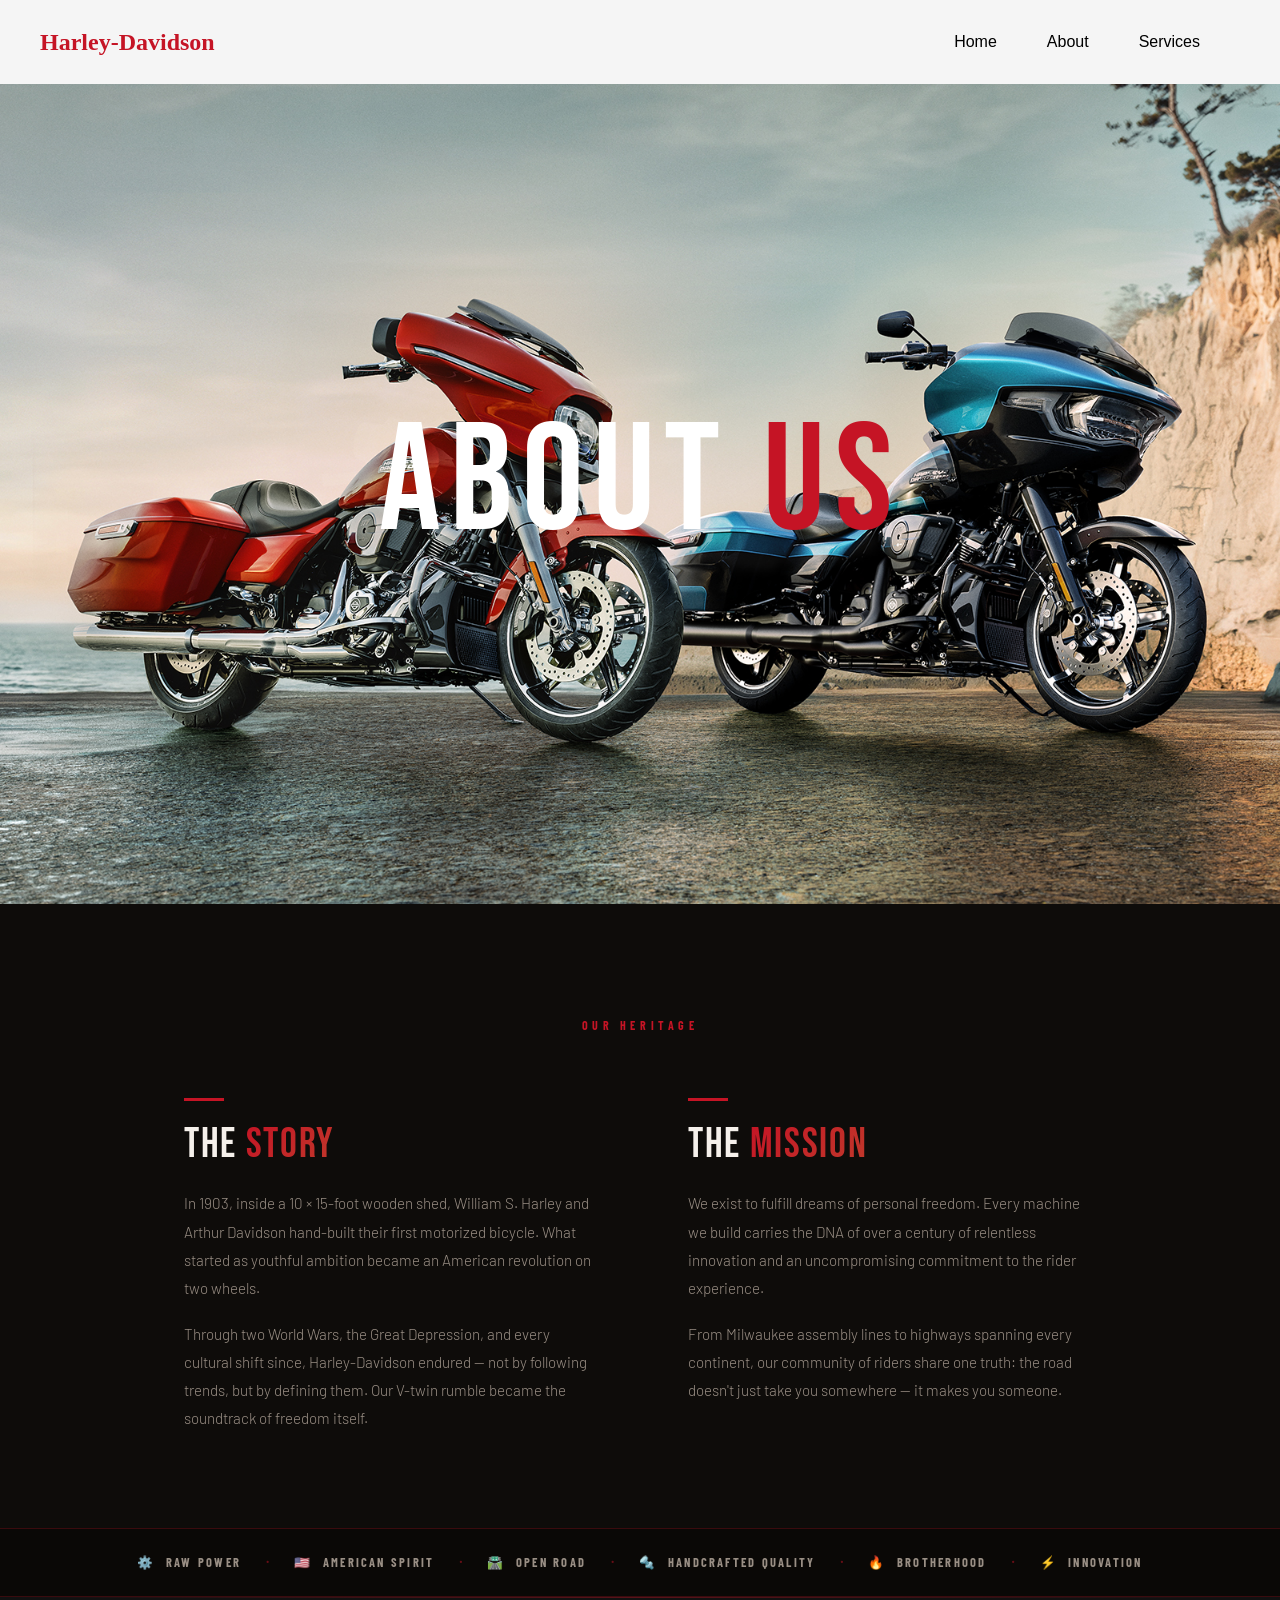
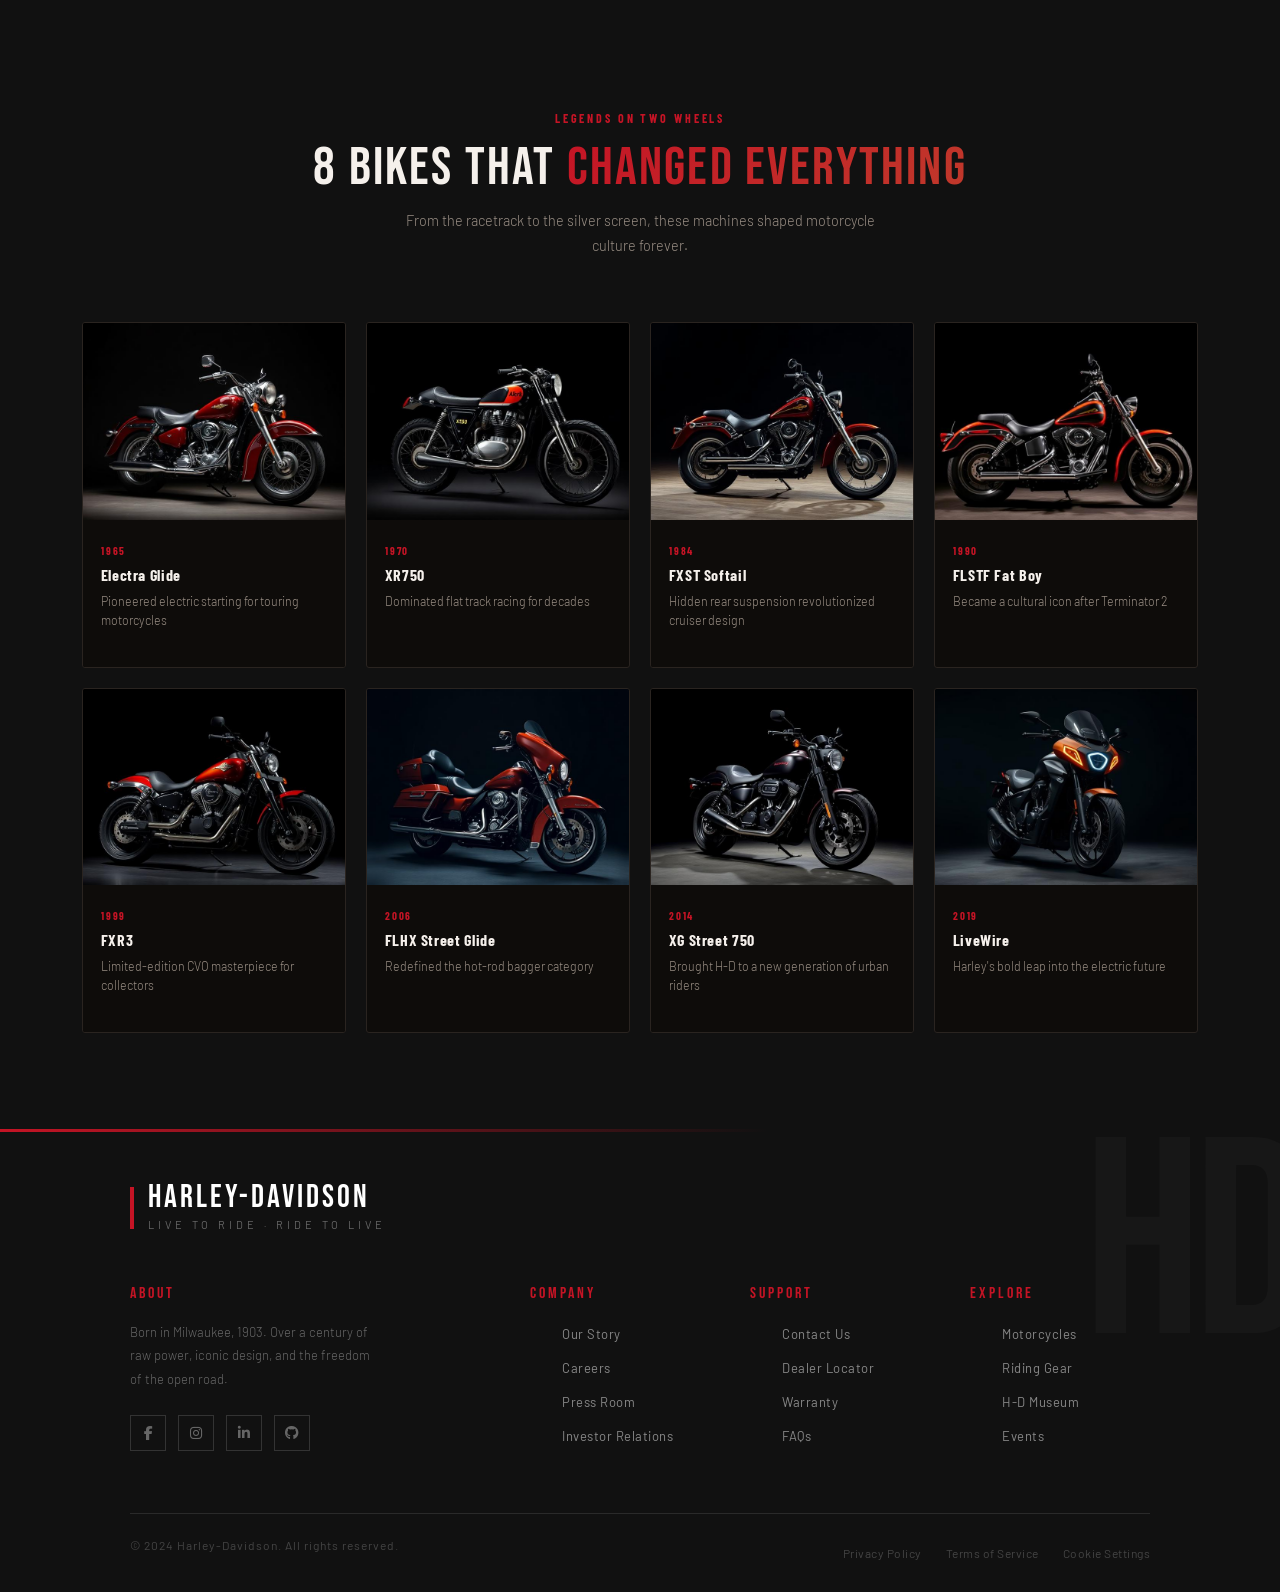
==== about.html @ e87e81e1 "first commit" ====
<!DOCTYPE html>
<html lang="en">

<head>
    <meta charset="UTF-8">
    <meta name="viewport" content="width=device-width, initial-scale=1.0">
    <title>About Us - Harley-Davidson</title>

    <!-- Bootstrap -->
    <link href="https://cdn.jsdelivr.net/npm/bootstrap@5.3.8/dist/css/bootstrap.min.css" rel="stylesheet">

    <!-- Font Awesome (FIXED) -->
    <link rel="stylesheet" href="https://cdnjs.cloudflare.com/ajax/libs/font-awesome/6.5.2/css/all.min.css"
        integrity="sha512-SnH5WK+bZxgPHs44uWIX+LLJAJ9C1hY6U2z7L3sCq9WvZ0R8fQ5Q0siJVo9zc3rroWAt4EvsC0BpvyEuk+qS0A=="
        crossorigin="anonymous" referrerpolicy="no-referrer" />

    <!-- Google Fonts -->
    <link rel="preconnect" href="https://fonts.googleapis.com">
    <link rel="preconnect" href="https://fonts.gstatic.com" crossorigin>
    <link rel="stylesheet" href="https://cdnjs.cloudflare.com/ajax/libs/font-awesome/6.5.0/css/all.min.css">
    <link
        href="https://fonts.googleapis.com/css2?family=Bebas+Neue&family=Barlow+Condensed:wght@400;600;700;900&family=Barlow:wght@300;400;500&display=swap"
        rel="stylesheet">

    <link rel="stylesheet" href="./CSS/about.css">
</head>

<body>

    <!-- ================= NAVBAR ================= -->
    <nav class="navbar">
        <div class="logo">Harley-Davidson</div>
        <ul class="nav-links">
            <li><a href="Home.html">Home</a></li>
            <li><a href="about.html">About</a></li>
            <li><a href="services.html">Services</a></li>
        </ul>
    </nav>

    <!-- ================= HERO SECTION ================= -->
    <section class="hero">
        <img src="assets/images/2026-touring-group-beauty-ls.jpg" alt="Harley Davidson Motorcycles">
        <div class="hero-noise"></div>

        <div class="hero-text">
            <h1>About <span class="hero-highlight">Us</span></h1>
        </div>
    </section>


    <!-- ===== STORY SECTION ===== -->
    <section class="story-section">

        <div class="container">
            <div class="story-label">Our Heritage</div>

            <div class="story-grid">

                <div class="story-block">
                    <div class="story-divider"></div>
                    <h2>The <span class="text-gradient-orange">Story</span></h2>
                    <p>
                        In 1903, inside a 10 × 15-foot wooden shed, William S. Harley and Arthur Davidson hand-built
                        their first motorized bicycle. What started as youthful ambition became an American revolution
                        on two wheels.
                    </p>
                    <p>
                        Through two World Wars, the Great Depression, and every cultural shift since, Harley-Davidson
                        endured — not by following trends, but by defining them. Our V-twin rumble became the
                        soundtrack of freedom itself.
                    </p>
                </div>

                <div class="story-block">
                    <div class="story-divider"></div>
                    <h2>The <span class="text-gradient-orange">Mission</span></h2>
                    <p>
                        We exist to fulfill dreams of personal freedom. Every machine we build carries the DNA of
                        over a century of relentless innovation and an uncompromising commitment to the rider
                        experience.
                    </p>
                    <p>
                        From Milwaukee assembly lines to highways spanning every continent, our community of riders
                        share one truth: the road doesn't just take you somewhere — it makes you someone.
                    </p>
                </div>

            </div>
        </div>
    </section>


    <!-- ===== VALUES STRIP ===== -->
    <div class="values-strip">
        <div class="values-inner">
            <div class="value-pill">⚙️ &nbsp;Raw Power</div>
            <div class="value-sep">·</div>
            <div class="value-pill">🇺🇸 &nbsp;American Spirit</div>
            <div class="value-sep">·</div>
            <div class="value-pill">🛣️ &nbsp;Open Road</div>
            <div class="value-sep">·</div>
            <div class="value-pill">🔩 &nbsp;Handcrafted Quality</div>
            <div class="value-sep">·</div>
            <div class="value-pill">🔥 &nbsp;Brotherhood</div>
            <div class="value-sep">·</div>
            <div class="value-pill">⚡ &nbsp;Innovation</div>
        </div>
    </div>


    <!-- ===== ICONIC BIKES ===== -->
    <section class="bikes-section">
        <div class="container">

            <div class="section-header">
                <span class="section-eyebrow">Legends on Two Wheels</span>
                <h2 class="section-title font-black">
                    8 Bikes That <span class="text-gradient-orange">Changed Everything</span>
                </h2>
                <p class="section-desc text-muted">
                    From the racetrack to the silver screen, these machines shaped motorcycle culture forever.
                </p>
            </div>

            <div class="bikes-grid">

                <!-- Bike cards unchanged -->
                <!-- (Keeping all your original cards exactly same) -->

                <!-- Card 1 -->
                <article class="bike-card">
                    <div class="bike-card__img-wrap">
                        <img src="assets/images/bike-electra-glide-1965.jpg" alt="1965 Harley-Davidson Electra Glide" />
                        <div class="bike-card__overlay"></div>
                    </div>
                    <div class="bike-card__body">
                        <span class="bike-card__year">1965</span>
                        <h3 class="bike-card__name">Electra Glide</h3>
                        <p class="bike-card__desc">Pioneered electric starting for touring motorcycles</p>
                    </div>
                </article>

                <!-- Card 2 -->
                <article class="bike-card">
                    <div class="bike-card__img-wrap">
                        <img src="assets/images/bike-xr750-1970.jpg" alt="1970 Harley-Davidson XR750" />
                        <div class="bike-card__overlay"></div>
                    </div>
                    <div class="bike-card__body">
                        <span class="bike-card__year">1970</span>
                        <h3 class="bike-card__name">XR750</h3>
                        <p class="bike-card__desc">Dominated flat track racing for decades</p>
                    </div>
                </article>

                <!-- Card 3 -->
                <article class="bike-card">
                    <div class="bike-card__img-wrap">
                        <img src="assets/images/bike-softail-1984.jpg" alt="1984 Harley-Davidson FXST Softail" />
                        <div class="bike-card__overlay"></div>
                    </div>
                    <div class="bike-card__body">
                        <span class="bike-card__year">1984</span>
                        <h3 class="bike-card__name">FXST Softail</h3>
                        <p class="bike-card__desc">Hidden rear suspension revolutionized cruiser design</p>
                    </div>
                </article>

                <!-- Card 4 -->
                <article class="bike-card">
                    <div class="bike-card__img-wrap">
                        <img src="assets/images/bike-fatboy-1990.jpg" alt="1990 Harley-Davidson FLSTF Fat Boy" />
                        <div class="bike-card__overlay"></div>
                    </div>
                    <div class="bike-card__body">
                        <span class="bike-card__year">1990</span>
                        <h3 class="bike-card__name">FLSTF Fat Boy</h3>
                        <p class="bike-card__desc">Became a cultural icon after Terminator 2</p>
                    </div>
                </article>

                <!-- Card 5 -->
                <article class="bike-card">
                    <div class="bike-card__img-wrap">
                        <img src="assets/images/bike-fxr3-1999.jpg" alt="1999 Harley-Davidson FXR3" />
                        <div class="bike-card__overlay"></div>
                    </div>
                    <div class="bike-card__body">
                        <span class="bike-card__year">1999</span>
                        <h3 class="bike-card__name">FXR3</h3>
                        <p class="bike-card__desc">Limited-edition CVO masterpiece for collectors</p>
                    </div>
                </article>

                <!-- Card 6 -->
                <article class="bike-card">
                    <div class="bike-card__img-wrap">
                        <img src="assets/images/bike-street-glide-2006.jpg"
                            alt="2006 Harley-Davidson FLHX Street Glide" />
                        <div class="bike-card__overlay"></div>
                    </div>
                    <div class="bike-card__body">
                        <span class="bike-card__year">2006</span>
                        <h3 class="bike-card__name">FLHX Street Glide</h3>
                        <p class="bike-card__desc">Redefined the hot-rod bagger category</p>
                    </div>
                </article>

                <!-- Card 7 -->
                <article class="bike-card">
                    <div class="bike-card__img-wrap">
                        <img src="assets/images/bike-street-750-2014.jpg" alt="2014 Harley-Davidson XG Street 750" />
                        <div class="bike-card__overlay"></div>
                    </div>
                    <div class="bike-card__body">
                        <span class="bike-card__year">2014</span>
                        <h3 class="bike-card__name">XG Street 750</h3>
                        <p class="bike-card__desc">Brought H-D to a new generation of urban riders</p>
                    </div>
                </article>

                <!-- Card 8 -->
                <article class="bike-card">
                    <div class="bike-card__img-wrap">
                        <img src="assets/images/bike-livewire-2019.jpg" alt="2019 Harley-Davidson LiveWire" />
                        <div class="bike-card__overlay"></div>
                    </div>
                    <div class="bike-card__body">
                        <span class="bike-card__year">2019</span>
                        <h3 class="bike-card__name">LiveWire</h3>
                        <p class="bike-card__desc">Harley's bold leap into the electric future</p>
                    </div>
                </article>

            </div>
        </div>
    </section>


    <!-- Footer -->
    <footer>
        <div class="footer-accent"></div>
        <div class="footer-inner">

            <div class="footer-brand">
                <div class="bar"></div>
                <div>
                    <div class="footer-brand-name">Harley-Davidson</div>
                    <div class="footer-brand-tagline">Live to Ride · Ride to Live</div>
                </div>
            </div>

            <div class="footer-grid">
                <div class="footer-col">
                    <h4 class="about">About</h4>
                    <p>Born in Milwaukee, 1903. Over a century of raw power, iconic design, and the freedom of the open
                        road.</p>
                    <div class="footer-social">
                        <a href="#" class="social-btn" aria-label="Facebook"><i class="fab fa-facebook-f"></i></a>
                        <a href="#" class="social-btn" aria-label="Instagram"><i class="fab fa-instagram"></i></a>
                        <a href="#" class="social-btn" aria-label="LinkedIn"><i class="fab fa-linkedin-in"></i></a>
                        <a href="#" class="social-btn" aria-label="GitHub"><i class="fab fa-github"></i></a>
                    </div>
                </div>

                <div class="footer-col">
                    <h4>Company</h4>
                    <ul>
                        <li><a href="#">Our Story</a></li>
                        <li><a href="#">Careers</a></li>
                        <li><a href="#">Press Room</a></li>
                        <li><a href="#">Investor Relations</a></li>
                    </ul>
                </div>

                <div class="footer-col">
                    <h4>Support</h4>
                    <ul>
                        <li><a href="#">Contact Us</a></li>
                        <li><a href="#">Dealer Locator</a></li>
                        <li><a href="#">Warranty</a></li>
                        <li><a href="#">FAQs</a></li>
                    </ul>
                </div>

                <div class="footer-col">
                    <h4>Explore</h4>
                    <ul>
                        <li><a href="#">Motorcycles</a></li>
                        <li><a href="#">Riding Gear</a></li>
                        <li><a href="#">H-D Museum</a></li>
                        <li><a href="#">Events</a></li>
                    </ul>
                </div>
            </div>

            <div class="footer-bottom">
                <p>&copy; 2024 Harley-Davidson. All rights reserved.</p>
                <div class="footer-bottom-links">
                    <a href="#">Privacy Policy</a>
                    <a href="#">Terms of Service</a>
                    <a href="#">Cookie Settings</a>
                </div>
            </div>

        </div>
    </footer>

</body>

</html>
---- CSS/about.css ----
/* ============================================================
   HARLEY-DAVIDSON — ABOUT PAGE STYLESHEET
   ============================================================ */

/* ---------- RESET ---------- */
* {
    margin: 0;
    padding: 0;
    box-sizing: border-box;
}

body {
    font-family: Georgia, serif;
    background-color: #0e0c0a;
    color: #f5f0eb;
}

/* ============================================================
   NAVBAR — UNCHANGED
   ============================================================ */
.navbar {
    display: flex;
    justify-content: space-between;
    align-items: center;
    padding: 20px 40px;
    background: whitesmoke;
}

.navbar .logo {
    font-size: 1.5rem;
    font-weight: bold;
    color: rgb(197, 20, 37);
}

.nav-links {
    list-style: none;
    display: flex;
    gap: 50px;
    margin: 10px;
    padding-right: 30px;
    font-family: 'Segoe UI', Tahoma, Geneva, Verdana, sans-serif;
}

.nav-links a {
    color: black;
    text-decoration: none;
    font-weight: 500;
    transition: 0.3s ease;
}

.nav-links a:hover {
    background-color: rgb(197, 20, 37);
    color: white;
    padding: 10px 15px;
    border-radius: 5px;
}

/* ============================================================
   HERO SECTION
   ============================================================ */
.hero {
    position: relative;
    height: 100vh;
    min-height: 560px;
    max-height: 820px;
    overflow: hidden;
    display: flex;
    align-items: center;
    justify-content: center;
    text-align: center;
}

.hero img {
    position: absolute;
    inset: 0;
    width: 100%;
    height: 100%;
    object-fit: cover;
    object-position: center 40%;
}


.hero-text {
    position: relative;
    z-index: 2;
    color: white;
    padding: 0 24px;
}

.hero-text h1 {
    font-family: 'Bebas Neue', sans-serif;
    font-size: clamp(5rem, 12vw, 10rem);
    color: white;
    letter-spacing: 0.06em;
    line-height: 0.92;
    margin-bottom: 1.25rem;
    text-transform: uppercase;
}

.hero-highlight {
    color: rgb(197, 20, 37);
    display: inline-block;
}

/* ============================================================
   STORY SECTION
   ============================================================ */
.story-section {
    padding: 7rem 0 6rem;
    background-color: #0e0c0a;
    position: relative;
    overflow: hidden;
}

.story-label {
    font-family: 'Barlow Condensed', sans-serif;
    font-size: 0.75rem;
    letter-spacing: 0.38em;
    text-transform: uppercase;
    color: rgb(197, 20, 37);
    font-weight: 700;
    text-align: center;
    margin-bottom: 4rem;
}

.story-grid {
    display: grid;
    gap: 5rem;
    max-width: 960px;
    margin: 0 auto;
    padding: 0 24px;
}

@media (min-width: 768px) {
    .story-grid {
        grid-template-columns: 1fr 1fr;
        align-items: start;
        gap: 6rem;
    }
}

.story-block {
    position: relative;
}

.story-divider {
    width: 40px;
    height: 3px;
    background: rgb(197, 20, 37);
    margin-bottom: 1.4rem;
}

.story-section h2 {
    font-family: 'Bebas Neue', sans-serif;
    font-size: 2.6rem;
    font-weight: 400;
    margin-bottom: 1.4rem;
    color: #f5f0eb;
    letter-spacing: 0.04em;
    line-height: 1.05;
}

.text-gradient-orange {
    background: linear-gradient(135deg, rgb(197, 20, 37), #c0392b);
    -webkit-background-clip: text;
    -webkit-text-fill-color: transparent;
    background-clip: text;
}

.story-section p {
    font-family: 'Barlow', sans-serif;
    color: #9a8f85;
    line-height: 1.85;
    font-size: 0.95rem;
    font-weight: 300;
    margin-bottom: 1.1rem;
}

.story-section p:last-of-type {
    margin-bottom: 0;
}

/* ============================================================
   VALUES STRIP
   ============================================================ */
.values-strip {
    background: #0a0806;
    border-top: 1px solid rgba(197, 20, 37, 0.25);
    border-bottom: 1px solid rgba(197, 20, 37, 0.25);
    padding: 18px 0;
}

.values-inner {
    display: flex;
    align-items: center;
    justify-content: center;
    flex-wrap: wrap;
    max-width: 1100px;
    margin: 0 auto;
    padding: 0 24px;
}

.value-pill {
    font-family: 'Barlow Condensed', sans-serif;
    font-size: 0.78rem;
    font-weight: 700;
    letter-spacing: 0.18em;
    text-transform: uppercase;
    color: #9a8f85;
    padding: 6px 20px;
    transition: color 0.3s ease;
}

.value-pill:hover {
    color: rgb(197, 20, 37);
}

.value-sep {
    color: rgba(197, 20, 37, 0.5);
    font-size: 1.2rem;
    padding: 0 4px;
    user-select: none;
}

/* ============================================================
   BIKES SHOWCASE
   ============================================================ */
.bikes-section {
    padding: 7rem 0 6rem;
    background-color: #111;
    position: relative;
}

.bikes-section::before {
    content: '';
    position: absolute;
    top: 0;
    left: 0;
    right: 0;
    height: 1px;
    background: linear-gradient(90deg, transparent, rgba(197, 20, 37, 0.4), transparent);
}

.section-header {
    text-align: center;
    margin-bottom: 4rem;
}

.section-eyebrow {
    display: block;
    color: rgb(197, 20, 37);
    font-family: 'Barlow Condensed', sans-serif;
    font-weight: 700;
    text-transform: uppercase;
    letter-spacing: 0.24em;
    font-size: 0.75rem;
    margin-bottom: 0.75rem;
}

.section-title {
    font-family: 'Bebas Neue', sans-serif;
    font-size: clamp(2rem, 5vw, 3.4rem);
    font-weight: 400;
    letter-spacing: 0.04em;
    color: #f5f0eb;
    margin-bottom: 0.85rem;
    line-height: 1.05;
}

.section-desc {
    font-family: 'Barlow', sans-serif;
    color: #9a8f85 !important;
    max-width: 480px;
    margin: 0 auto;
    font-size: 0.9rem;
    font-weight: 300;
    line-height: 1.7;
}

/* ---- Bike Grid ---- */
.bikes-grid {
    display: grid;
    grid-template-columns: 1fr;
    gap: 1.25rem;
}

@media (min-width: 540px) {
    .bikes-grid { grid-template-columns: repeat(2, 1fr); }
}

@media (min-width: 1024px) {
    .bikes-grid { grid-template-columns: repeat(4, 1fr); }
}

/* ---- Bike Card ---- */
.bike-card {
    background: #0e0c0a;
    border-radius: 3px;
    overflow: hidden;
    border: 1px solid #2a2420;
    transition: border-color 0.3s ease, box-shadow 0.3s ease;
    cursor: pointer;
}

.bike-card:hover {
    border-color: rgba(197, 20, 37, 0.65);
    box-shadow: 0 8px 32px rgba(197, 20, 37, 0.15);
}

.bike-card__img-wrap {
    aspect-ratio: 4 / 3;
    overflow: hidden;
    background: #1a1410;
}

.bike-card__img-wrap img {
    width: 100%;
    height: 100%;
    object-fit: cover;
    display: block;
    transition: transform 0.4s ease, opacity 0.3s ease;
}

.bike-card:hover .bike-card__img-wrap img {
    transform: scale(1.1);
    opacity: 0.9;
}

.bike-card__body {
    padding: 1.1rem 1.1rem 1.3rem;
    background: #0e0c0a;
}

.bike-card__year {
    font-family: 'Barlow Condensed', sans-serif;
    font-size: 0.68rem;
    font-weight: 700;
    color: rgb(197, 20, 37);
    letter-spacing: 0.18em;
    text-transform: uppercase;
}

.bike-card__name {
    font-family: 'Barlow Condensed', sans-serif;
    font-weight: 700;
    font-size: 1rem;
    color: #f5f0eb;
    margin-top: 0.2rem;
    letter-spacing: 0.04em;
    line-height: 1.2;
}

.bike-card__desc {
    font-family: 'Barlow', sans-serif;
    font-size: 0.77rem;
    color: #9a8f85;
    margin-top: 0.4rem;
    line-height: 1.55;
    font-weight: 300;
}

/* ============================================================
   FOOTER — UNCHANGED
   ============================================================ */
footer {
    background: #111;
    color: #ccc;
    font-family: 'Barlow', sans-serif;
    padding: 0;
    position: relative;
    overflow: hidden;
}

.footer-accent {
    height: 3px;
    background: linear-gradient(90deg, rgb(197, 20, 37) 0%, transparent 60%);
}

footer::before {
    content: 'HD';
    font-family: 'Bebas Neue', sans-serif;
    font-size: 280px;
    color: rgba(255, 255, 255, 0.025);
    position: absolute;
    top: -20px;
    right: -20px;
    line-height: 1;
    pointer-events: none;
    letter-spacing: -8px;
}

.footer-inner {
    max-width: 1100px;
    margin: 0 auto;
    padding: 50px 40px 0;
}

.footer-brand {
    display: flex;
    align-items: center;
    gap: 14px;
    margin-bottom: 50px;
}

.footer-brand .bar {
    width: 4px;
    height: 42px;
    background: rgb(197, 20, 37);
}

.footer-brand-name {
    font-family: 'Bebas Neue', sans-serif;
    font-size: 32px;
    letter-spacing: 3px;
    color: #fff;
    line-height: 1;
}

.footer-brand-tagline {
    font-size: 11px;
    letter-spacing: 4px;
    text-transform: uppercase;
    color: #666;
    margin-top: 3px;
}

.footer-grid {
    display: grid;
    grid-template-columns: 2fr 1fr 1fr 1fr;
    gap: 40px;
    padding-bottom: 50px;
    border-bottom: 1px solid #2a2a2a;
}

.footer-col h4 {
    font-family: 'Bebas Neue', sans-serif;
    font-size: 16px;
    letter-spacing: 3px;
    color: rgb(197, 20, 37);
    margin-bottom: 18px;
}

.footer-col p {
    font-size: 13px;
    line-height: 1.8;
    color: #666;
    font-weight: 300;
    max-width: 240px;
}

.footer-col ul {
    list-style: none;
    display: flex;
    flex-direction: column;
    gap: 10px;
}

.footer-col ul li a {
    color: #888;
    text-decoration: none;
    font-size: 13px;
    font-weight: 400;
    letter-spacing: 0.5px;
    transition: color 0.25s ease, padding-left 0.25s ease;
    display: inline-block;
}

.footer-col ul li a:hover {
    color: #fff;
    padding-left: 6px;
}

.footer-social {
    display: flex;
    gap: 12px;
    margin-top: 24px;
}

.social-btn {
    width: 36px;
    height: 36px;
    border: 1px solid #333;
    display: flex;
    align-items: center;
    justify-content: center;
    color: #666;
    text-decoration: none;
    font-size: 14px;
    transition: border-color 0.25s, color 0.25s, background 0.25s;
}

.social-btn:hover {
    border-color: rgb(197, 20, 37);
    color: #fff;
    background: rgba(197, 20, 37, 0.1);
}

.footer-bottom {
    display: flex;
    align-items: center;
    justify-content: space-between;
    padding: 22px 0;
}

.footer-bottom p {
    font-size: 12px;
    color: #444;
    letter-spacing: 1px;
}

.footer-bottom-links {
    display: flex;
    gap: 24px;
}

.footer-bottom-links a {
    font-size: 12px;
    color: #444;
    text-decoration: none;
    letter-spacing: 0.5px;
    transition: color 0.25s;
}

.footer-bottom-links a:hover {
    color: rgb(197, 20, 37);
}
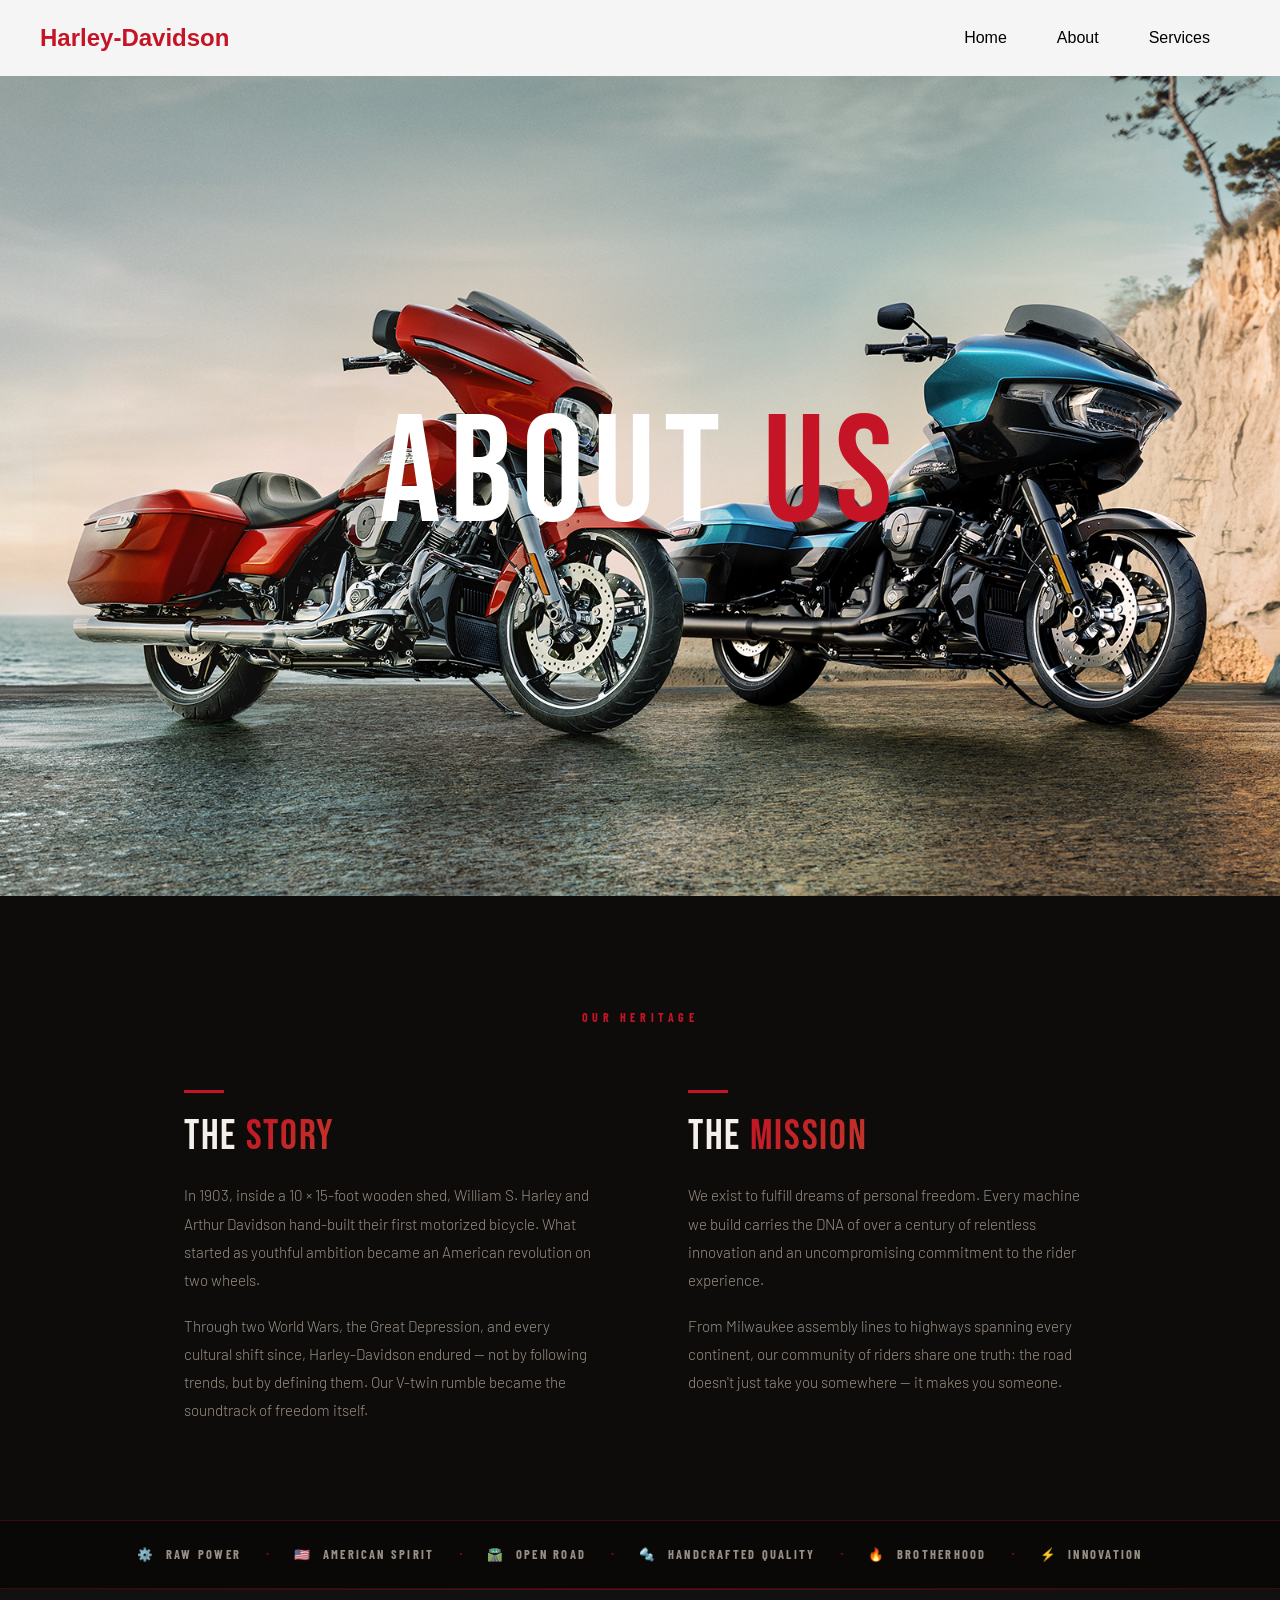
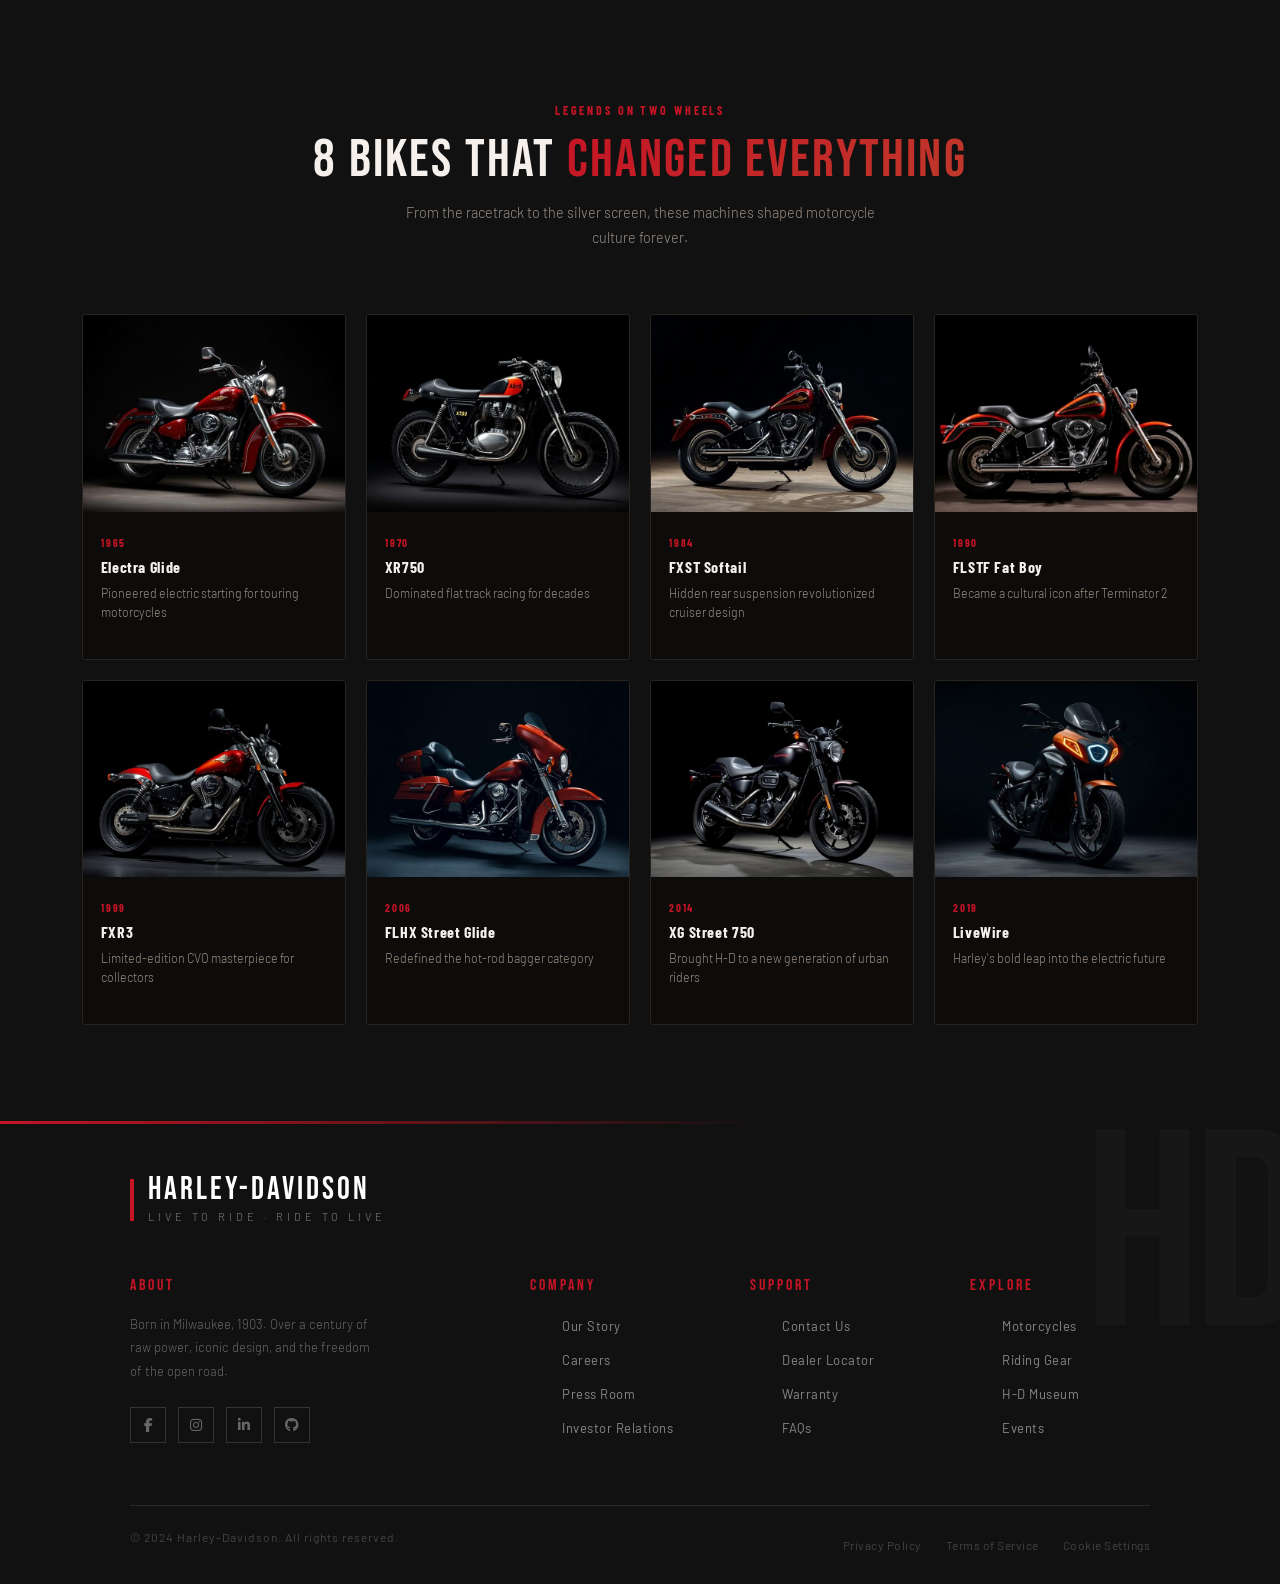
==== commit 09eb1c91: "update" ====
--- a/about.html
+++ b/about.html
@@ -28,13 +28,36 @@
 <body>
 
     <!-- ================= NAVBAR ================= -->
-    <nav class="navbar">
-        <div class="logo">Harley-Davidson</div>
-        <ul class="nav-links">
-            <li><a href="Home.html">Home</a></li>
-            <li><a href="about.html">About</a></li>
-            <li><a href="services.html">Services</a></li>
-        </ul>
+<!-- Bootstrap Navbar: logo left, links right -->
+    <nav class="navbar navbar-expand-lg navbar-bs">
+        <div class="container-fluid">
+
+            <!-- Logo — left side -->
+            <a class="navbar-brand bs-logo" href="./index.html">Harley-Davidson</a>
+
+            <!-- Hamburger toggler (mobile) -->
+            <button class="navbar-toggler bs-toggler" type="button" data-bs-toggle="collapse"
+                data-bs-target="#navbarMain" aria-controls="navbarMain" aria-expanded="false"
+                aria-label="Toggle navigation">
+                <span class="navbar-toggler-icon"></span>
+            </button>
+
+            <!-- Links — pushed to right with ms-auto -->
+            <div class="collapse navbar-collapse" id="navbarMain">
+                <ul class="navbar-nav ms-auto mb-2 mb-lg-0 bs-nav">
+                    <li class="nav-item">
+                        <a class="nav-link bs-link" href="./index.html">Home</a>
+                    </li>
+                    <li class="nav-item">
+                        <a class="nav-link bs-link" href="./about.html">About</a>
+                    </li>
+                    <li class="nav-item">
+                        <a class="nav-link bs-link" href="./services.html">Services</a>
+                    </li>
+                </ul>
+            </div>
+
+        </div>
     </nav>
 
     <!-- ================= HERO SECTION ================= -->
--- a/CSS/about.css
+++ b/CSS/about.css
@@ -16,44 +16,68 @@
 }
 
 /* ============================================================
-   NAVBAR — UNCHANGED
-   ============================================================ */
-.navbar {
-    display: flex;
-    justify-content: space-between;
-    align-items: center;
-    padding: 20px 40px;
-    background: whitesmoke;
-}
-
-.navbar .logo {
+   NAVBAR
+   ============================================================ */
+.navbar-bs {
+    background-color: whitesmoke !important;
+    padding: 20px 40px !important;
+}
+
+.navbar-bs .container-fluid {
+    padding: 0;
+}
+
+.navbar-bs .bs-logo {
     font-size: 1.5rem;
     font-weight: bold;
-    color: rgb(197, 20, 37);
-}
-
-.nav-links {
-    list-style: none;
-    display: flex;
+    color: rgb(197, 20, 37) !important;
+    text-decoration: none;
+    padding: 0;
+    font-family: 'Segoe UI', Tahoma, Geneva, Verdana, sans-serif;
+}
+
+.navbar-bs .bs-logo:hover {
+    color: rgb(197, 20, 37) !important;
+}
+
+.navbar-bs .bs-nav {
     gap: 50px;
-    margin: 10px;
+    font-family: 'Segoe UI', Tahoma, Geneva, Verdana, sans-serif;
     padding-right: 30px;
-    font-family: 'Segoe UI', Tahoma, Geneva, Verdana, sans-serif;
-}
-
-.nav-links a {
-    color: black;
+    align-items: center;
+}
+
+.navbar-bs .bs-link {
+    color: black !important;
+    font-weight: 500;
+    font-size: 1rem;
+    padding: 0 !important;
     text-decoration: none;
-    font-weight: 500;
     transition: 0.3s ease;
 }
 
-.nav-links a:hover {
-    background-color: rgb(197, 20, 37);
-    color: white;
-    padding: 10px 15px;
-    border-radius: 5px;
-}
+.navbar-bs .bs-link:hover,
+.navbar-bs .bs-link:focus {
+    background-color: rgb(197, 20, 37) !important;
+    color: white !important;
+    padding: 10px 15px !important;
+}
+
+.navbar-bs .bs-link.active,
+.navbar-bs .bs-link:active {
+    color: black !important;
+    background-color: transparent !important;
+}
+
+.navbar-bs .bs-toggler {
+    border-color: rgba(0, 0, 0, 0.3) !important;
+    padding: 4px 8px;
+}
+
+.navbar-bs .bs-toggler:focus {
+    box-shadow: 0 0 0 2px rgba(197, 20, 37, 0.3) !important;
+}
+
 
 /* ============================================================
    HERO SECTION
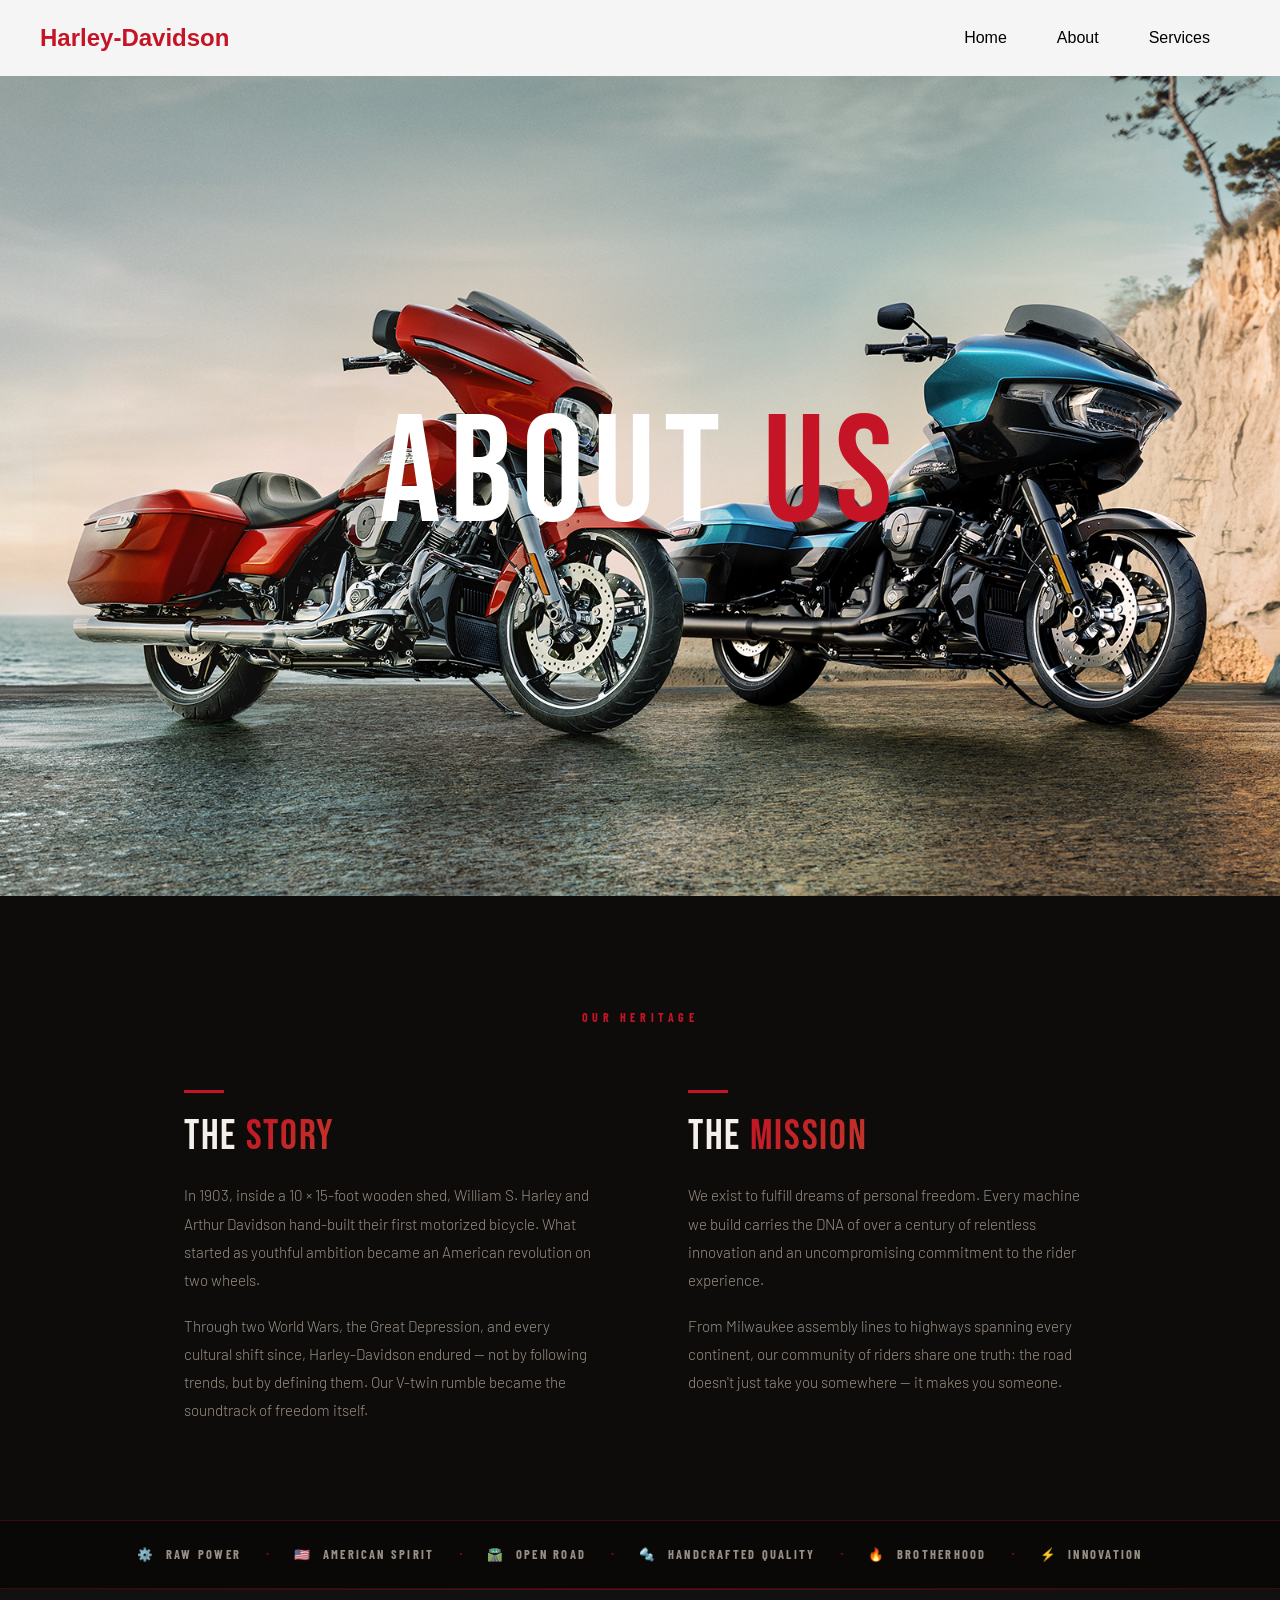
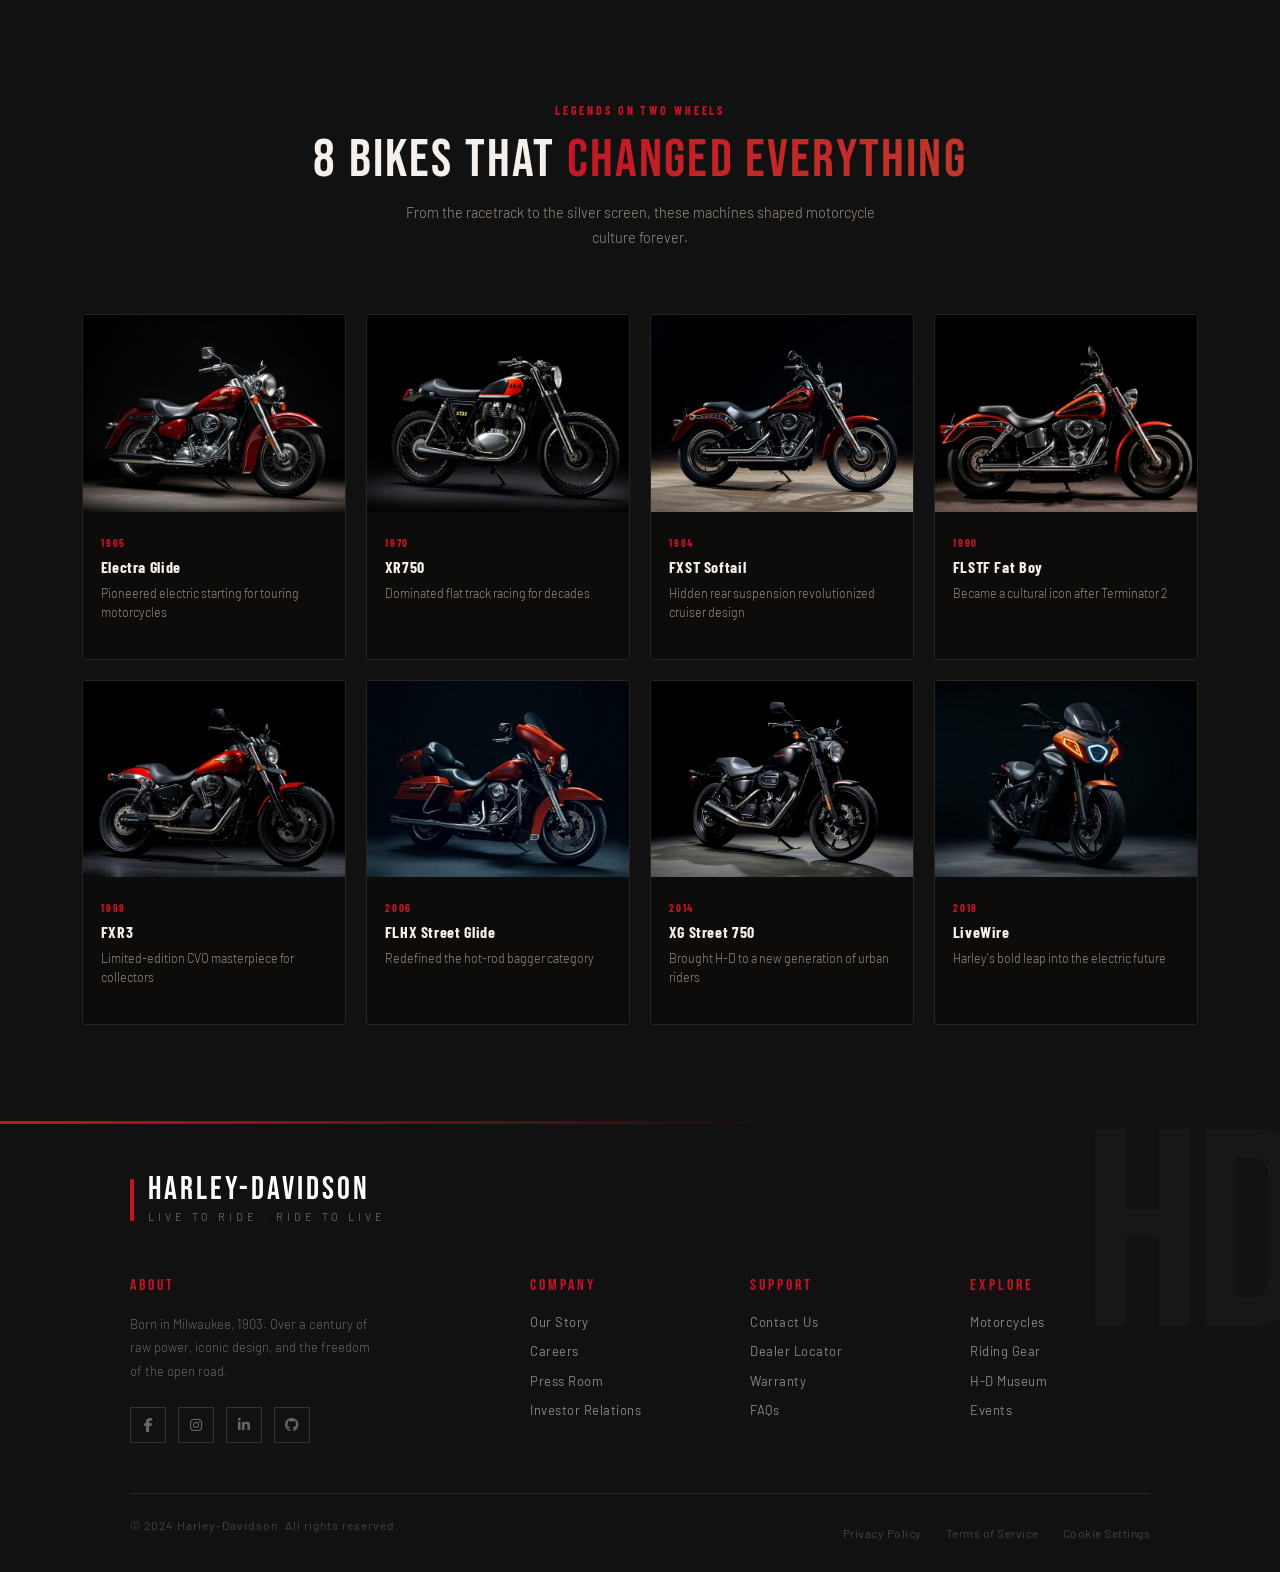
==== commit 475e4430: "updated" ====
--- a/about.html
+++ b/about.html
@@ -330,5 +330,7 @@
     </footer>
 
 </body>
-
+    <script src="https://cdn.jsdelivr.net/npm/bootstrap@5.3.8/dist/js/bootstrap.bundle.min.js"
+        integrity="sha384-FKyoEForCGlyvwx9Hj09JcYn3nv7wiPVlz7YYwJrWVcXK/BmnVDxM+D2scQbITxI"
+        crossorigin="anonymous"></script>
 </html>
--- a/CSS/about.css
+++ b/CSS/about.css
@@ -102,7 +102,6 @@
     object-fit: cover;
     object-position: center 40%;
 }
-
 
 .hero-text {
     position: relative;
@@ -384,7 +383,7 @@
 }
 
 /* ============================================================
-   FOOTER — UNCHANGED
+   FOOTER
    ============================================================ */
 footer {
     background: #111;
@@ -477,6 +476,12 @@
     display: flex;
     flex-direction: column;
     gap: 10px;
+    padding-left: 0; /* override Bootstrap default padding-left: 2rem */
+}
+
+.footer-col ul li {
+    display: block;
+    width: 100%;
 }
 
 .footer-col ul li a {
@@ -486,7 +491,7 @@
     font-weight: 400;
     letter-spacing: 0.5px;
     transition: color 0.25s ease, padding-left 0.25s ease;
-    display: inline-block;
+    display: block;
 }
 
 .footer-col ul li a:hover {
@@ -547,4 +552,108 @@
 
 .footer-bottom-links a:hover {
     color: rgb(197, 20, 37);
+}
+
+/* ============================================================
+   RESPONSIVE
+   ============================================================ */
+
+/* Navbar mobile */
+@media (max-width: 992px) {
+    .navbar-bs {
+        padding: 16px 20px !important;
+    }
+
+    .navbar-bs .bs-nav {
+        gap: 0;
+        padding-right: 0;
+    }
+
+    .navbar-bs .bs-link {
+        padding: 12px 0 !important;
+        border-bottom: 1px solid #ddd;
+        display: block;
+        width: 100%;
+    }
+
+    .navbar-bs .bs-link:hover,
+    .navbar-bs .bs-link:focus {
+        padding: 12px 15px !important;
+    }
+}
+
+/* Tablet & mobile */
+@media (max-width: 768px) {
+
+    /* Hero */
+    .hero {
+        height: 60vh;
+        min-height: 380px;
+        max-height: 560px;
+    }
+
+    .hero-text h1 {
+        font-size: clamp(3.5rem, 14vw, 6rem);
+    }
+
+    /* Footer grid — single column */
+    .footer-grid {
+        grid-template-columns: 1fr;
+    }
+
+    .footer-col ul {
+        flex-direction: column;
+        gap: 10px;
+        padding-left: 0;
+    }
+
+    .footer-col ul li {
+        display: block;
+        width: 100%;
+    }
+
+    .footer-col ul li a {
+        display: block;
+    }
+
+    .footer-inner {
+        padding: 40px 20px 0;
+    }
+}
+
+/* Small mobile */
+@media (max-width: 480px) {
+
+    /* Hero */
+    .hero {
+        height: 50vh;
+        min-height: 300px;
+    }
+
+    .hero-text h1 {
+        font-size: clamp(3rem, 16vw, 5rem);
+    }
+
+    /* Footer bottom */
+    .footer-bottom {
+        flex-direction: column;
+        gap: 16px;
+        text-align: center;
+    }
+
+    .footer-bottom-links {
+        flex-wrap: wrap;
+        justify-content: center;
+        gap: 12px;
+    }
+
+    /* Story section */
+    .story-section {
+        padding: 4rem 0 3rem;
+    }
+
+    /* Bikes section */
+    .bikes-section {
+        padding: 4rem 0 3rem;
+    }
 }
